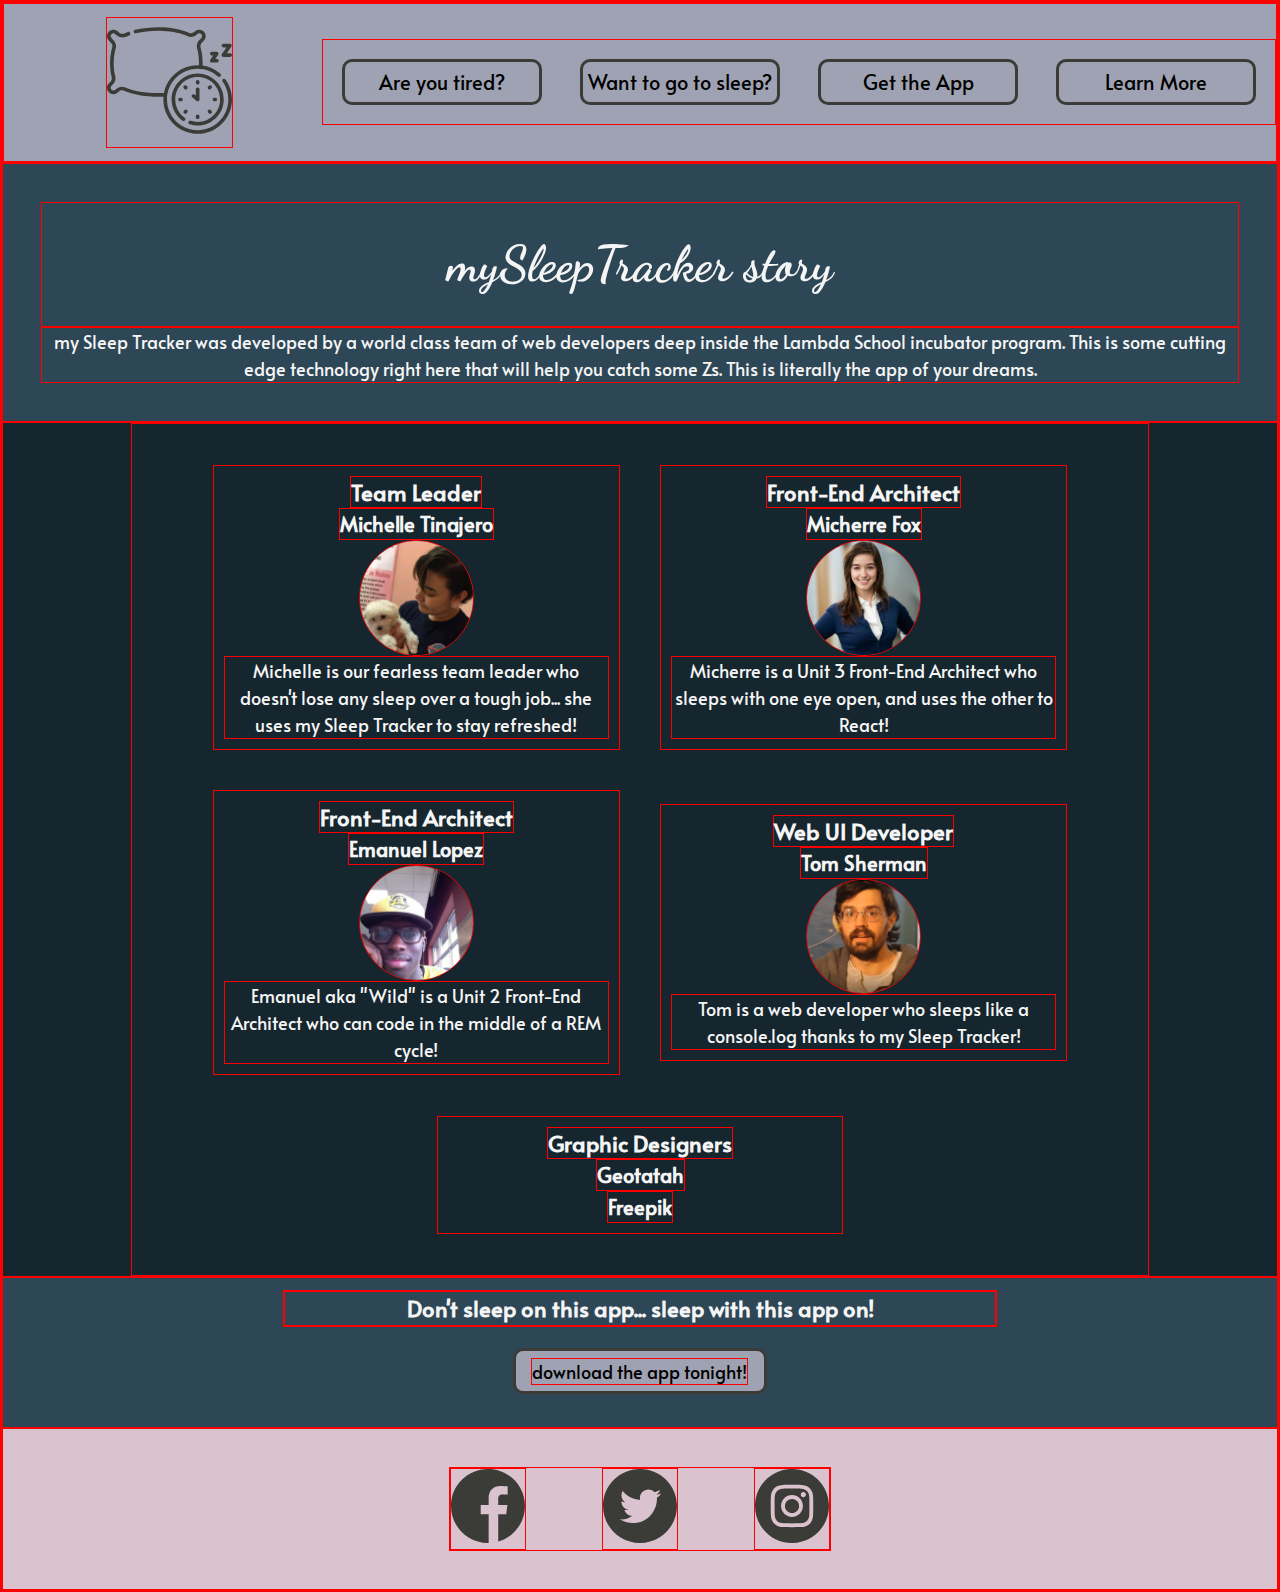
==== about.html @ 649327df "about edits" ====
<!DOCTYPE html>
<html lang="en">
<head>
    <link rel="stylesheet" href="styles.css">
    <meta charset="UTF-8">
    <meta name="viewport" content="width=device-width, initial-scale=1.0">
    <title>Get to sleep, stay asleep</title>
    <link href="https://fonts.googleapis.com/css2?family=Alata&family=Dancing+Script&display=swap" rel="stylesheet">
</head>
<body>
    <header>
        <nav>
            <div class = "logo">
                <img src="/images/pillow clock.svg" alt="point 3 icon" class="filter_smoke"> 
            </div>
             <div class = "links">
                 <a href="index.html#tired">Are you tired?</a>
                 <a href="index.html#sleep">Want to go to sleep?</a>
                 <a href="about.html#app">Get the App</a>            
                <a href="about.html">Learn More</a>
             </div>
            
        </nav>
     </header>
     <section class="learn_more">
     <h1>mySleepTracker story</h1>
        <p>my Sleep Tracker was developed by a world class team of web developers deep inside the Lambda School incubator program. This is some cutting edge technology right here that will help you catch some Zs. This is literally the app of your dreams.
        </p>
    </section>
        <section class = "team_descript">
     
     <div class="about">
         
        <div class="team">
        <h2>Team Leader</h2>
        <h3>Michelle Tinajero</h3>
        <img src="images/michelle biopic.png" alt="Michelle pic">
        <p>Michelle is our fearless team leader who doesn't lose any sleep over a tough job... she uses my Sleep Tracker to stay refreshed!</p>
    </div>

       <div class="team">
            <h2>Front-End Architect</h2>
            <h3>Micherre Fox</h3>
            <img src="images/micherre biop.jpg" alt="Micherre pic">
            <p>Micherre is a Unit 3 Front-End Architect who sleeps with one eye open, and uses the other to React!</p>
       </div>

        <div class="team">
            <h2>Front-End Architect</h2>
            <h3>Emanuel Lopez</h3>
            <img src="images/wild biopic.jpg" alt="Wild pic">
            <p>Emanuel aka "Wild" is a Unit 2 Front-End Architect who can code in the middle of a REM cycle!</p>
        </div>

        <div class="team">
            <h2>Web UI Developer</h2>
            <h3>Tom Sherman</h3>
            <img src="images/tom biopic.png" alt="Tom pic">
            <p>Tom is a web developer who sleeps like a console.log thanks to my Sleep Tracker!</p>
        </div>

        <div class="team">
            <h2>Graphic Designers</h2>
            <h3>Geotatah</h3>
            <h3>Freepik</h3>
        </div>
</div>
</section>
<section class ="sect3" id="app">

    <div class = "callAction">
        <h2>Don't sleep on this app... sleep with this app on! </h2></div>
        <div class = "app_button">
            <a href="">download the app tonight!</a>
            </div>    

</section>
     </section>
     <footer>
        <div class="social">
            <a href="http://facebook.com"><img src="images/facebook.svg" alt="facebook icon" class="filter_smoke"> </a>  
            <a href="http://twitter.com"><img src="images/twitter.svg" alt="twitter icon" class="filter_smoke"> </a>  
            <a href="http://instagram.com"><img src="images/instagram.svg" alt="instagram icon" class="filter_smoke"></a>

       </div> 
 </footer>
</body>
</html>
---- styles.css ----
*{
    box-sizing: border-box;
    padding: 0;
    margin: 0;
    max-width: 100%;
    font-size: 62.5%;
    border: 1px solid red;
}

body{
    font-size: 5rem;
    font-family: 'Alata', sans-serif;
    line-height: 1.5;
}

h1{
    font-size: 5rem;
    padding: 2%;
    text-align: center;
    font-family: 'Dancing Script', cursive;
}
h2{
    font-size: 2.2rem;
    text-align: center;

}

h3{
    font-size: 2rem;
}
p{
    font-size: 1.8rem;
    text-align: center;
}

header{
    background-color: #9fa2b2;
}

header nav{
    display: flex;
    justify-content: space-between;
    align-items: center;
    padding: 0;

}

.links{
    width: 75%;
    margin-right: 0%;
    display: flex;
    justify-content: space-between;
    color: #3b3b38;

}



.links a{
    width: 25%;
    margin:2%;
    font-size: 2rem;
    text-align: center;
    line-height: 2;
    border: 3px solid #3b3b38;
    border-radius: 10px;
}

a{
    text-decoration: none;
    color: black;
    font-size: 1.8rem;
}

a:hover{
    background-color: whitesmoke;
}

.logo{
    width: 10%;
    margin: 1%;
    background-image: url('imaage/sleep.svg');
    margin-left: 8%;
}

.sect1{
    background-color: #2e4756;
    color: whitesmoke;
    display: flex;
    padding: 1%;
}

.first_img{
    width: 50%;
}

.title{
    width: 60%;
    display: flex;
    flex-direction: column;
    justify-content: center;
}

.sect2{
    background-color: #16262e;
    color: whitesmoke;
    display: flex;
    flex-wrap: wrap;
    align-items: center;
    padding: 1% 20%
}

.filter_white{
    filter: invert(100%) sepia(1%) saturate(49%) hue-rotate(206deg) brightness(116%) contrast(92%);
    border: none;
}

.filter_smoke{
    filter: invert(18%) sepia(12%) saturate(222%) hue-rotate(21deg) brightness(93%) contrast(82%);
    border: none;
}

.sect2 p{
    margin: 0 15%;
}

.icon{
    width: 25%;
    padding: 2%;
}

.point{
    width: 75%;
}
.sect3{
    background-color: #2e4756;
    color: whitesmoke;
    display: flex;
    flex-direction: column;
    align-items: center;
    padding: 1% 10%;
}

.callAction{
    width: 70%;
}

.app_button{
    background-color: #9fa2b2;
    width: 25%;
    margin:2%;
    font-size: 2rem;
    text-align: center;
    line-height: 2;
    border: 3px solid #3b3b38;
    border-radius: 10px;
}
.app_button:hover{
    background-color: whitesmoke;
}

footer{
    background-color: #dbc2cf;
    display: flex;
    justify-content: center;
    padding: 3% 20%;
}
.social{
    width: 50%;
    display: flex;
    justify-content: space-between;
    align-items: center;
}
.social a{
    width: 20%;
}

.learn_more{
    background-color: #2e4756;

    color: whitesmoke;
    padding: 3%
}

.team_descript{
    padding: 0 10%;
    color: whitesmoke;
    background-color: #16262e;

}

.about{
    display: flex;
    flex-wrap: wrap;
    justify-content: center;
    align-items: center;
    background-color: #16262e;
    color: whitesmoke;   
    padding: 2% 0; 
}

.team{
    width: 40%;
    display: flex;
    flex-direction: column;
    align-items: center;
 
    margin: 2%;
    padding: 1%;
}

.team h2{
    line-height: normal;
}

.team img{
    border-radius: 50%;
    width: 30%;
}

/* tablet */
@media(max-width:800px){
    .sect3{
        padding: 1% 9%;
    }   
}

/* smartphone */
@media(max-width:500px){
    header nav{
        display: flex;
        flex-direction: column;
        align-items: center;
    }
    .logo{
        margin: 3% 0;
        width: 25%;
    }
    .links{
        display: flex;
        flex-direction: column;
        align-items: center;
        margin: 1%;
    }

    .links a{
        width: 75%;
    }

    .sect1{
        display: flex;
        flex-direction: column;
        align-items: center;
    }
    .title{
        width: 75%;
    }
    .sect2{
        display: flex;
        flex-direction: column;
        align-items: center;
        padding: 1% 5%;
    }
    .point{
        width: 90%;
    }
    .social{
        width: 50%;
        display: flex;
        flex-direction: row;
        justify-content: space-evenly;
        padding: 1%;
    }
    footer{
        padding: 3% 10%;
    }

    .about{
        width: 80%
        display: flex;
        flex-wrap: column;
        justify-content: space-evenly;
        align-items: center;
          
        padding: 2% 0; 
    }

    .about p{
        width: 75%;
    }
    .team{
        width: 100%;
        display: flex;
        flex-direction: column;
        align-items: center;
    }

    .team p{
        width: 80%;
    }

    .app_button{
        width: 75%;
    }
}
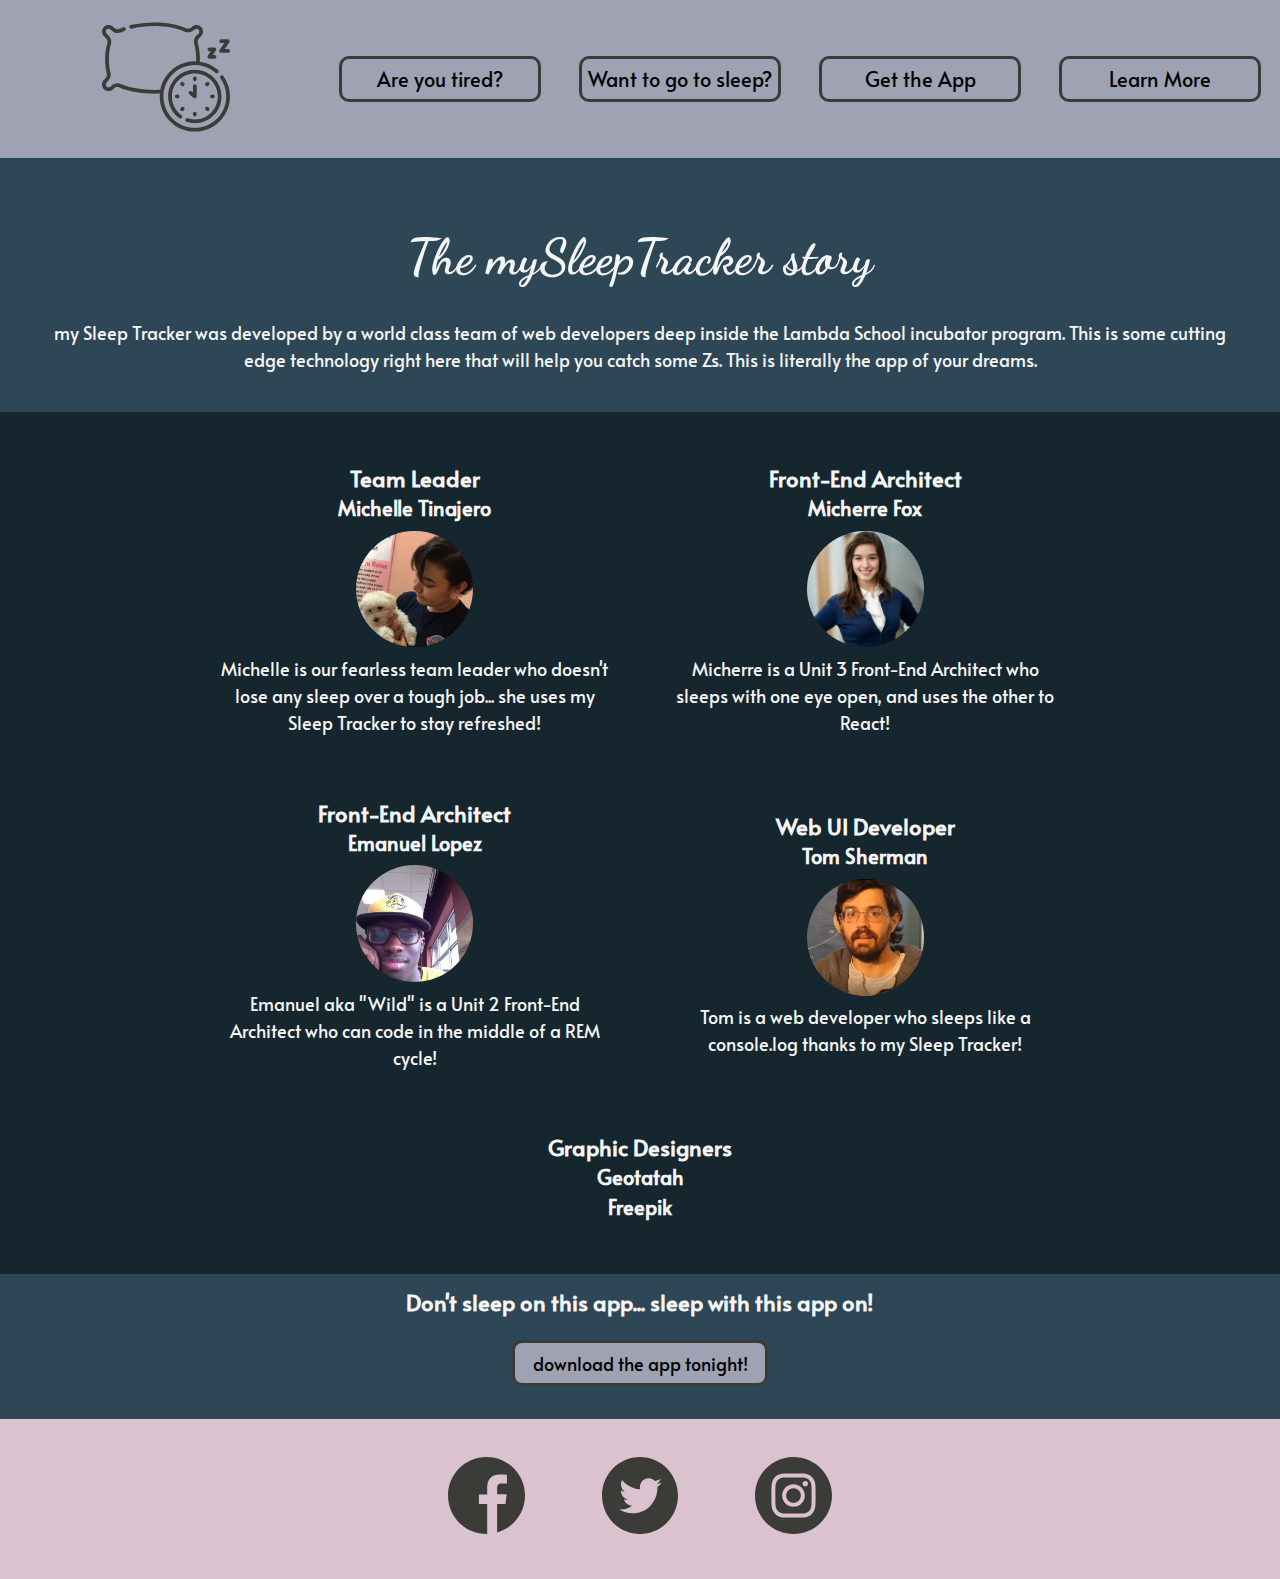
==== commit 2e2b9dcb: "clean up styles" ====
--- a/about.html
+++ b/about.html
@@ -23,7 +23,7 @@
         </nav>
      </header>
      <section class="learn_more">
-     <h1>mySleepTracker story</h1>
+     <h1>The mySleepTracker story</h1>
         <p>my Sleep Tracker was developed by a world class team of web developers deep inside the Lambda School incubator program. This is some cutting edge technology right here that will help you catch some Zs. This is literally the app of your dreams.
         </p>
     </section>
--- a/styles.css
+++ b/styles.css
@@ -4,7 +4,7 @@
     margin: 0;
     max-width: 100%;
     font-size: 62.5%;
-    border: 1px solid red;
+    /* border: 1px solid red; */
 }
 
 body{
@@ -175,6 +175,10 @@
     width: 20%;
 }
 
+.social a:hover {
+    border-radius: 50%;
+}
+
 .learn_more{
     background-color: #2e4756;
 
@@ -216,6 +220,7 @@
 .team img{
     border-radius: 50%;
     width: 30%;
+    margin: 2% 0;
 }
 
 /* tablet */
@@ -276,7 +281,7 @@
     }
 
     .about{
-        width: 80%
+        width: 80%;
         display: flex;
         flex-wrap: column;
         justify-content: space-evenly;
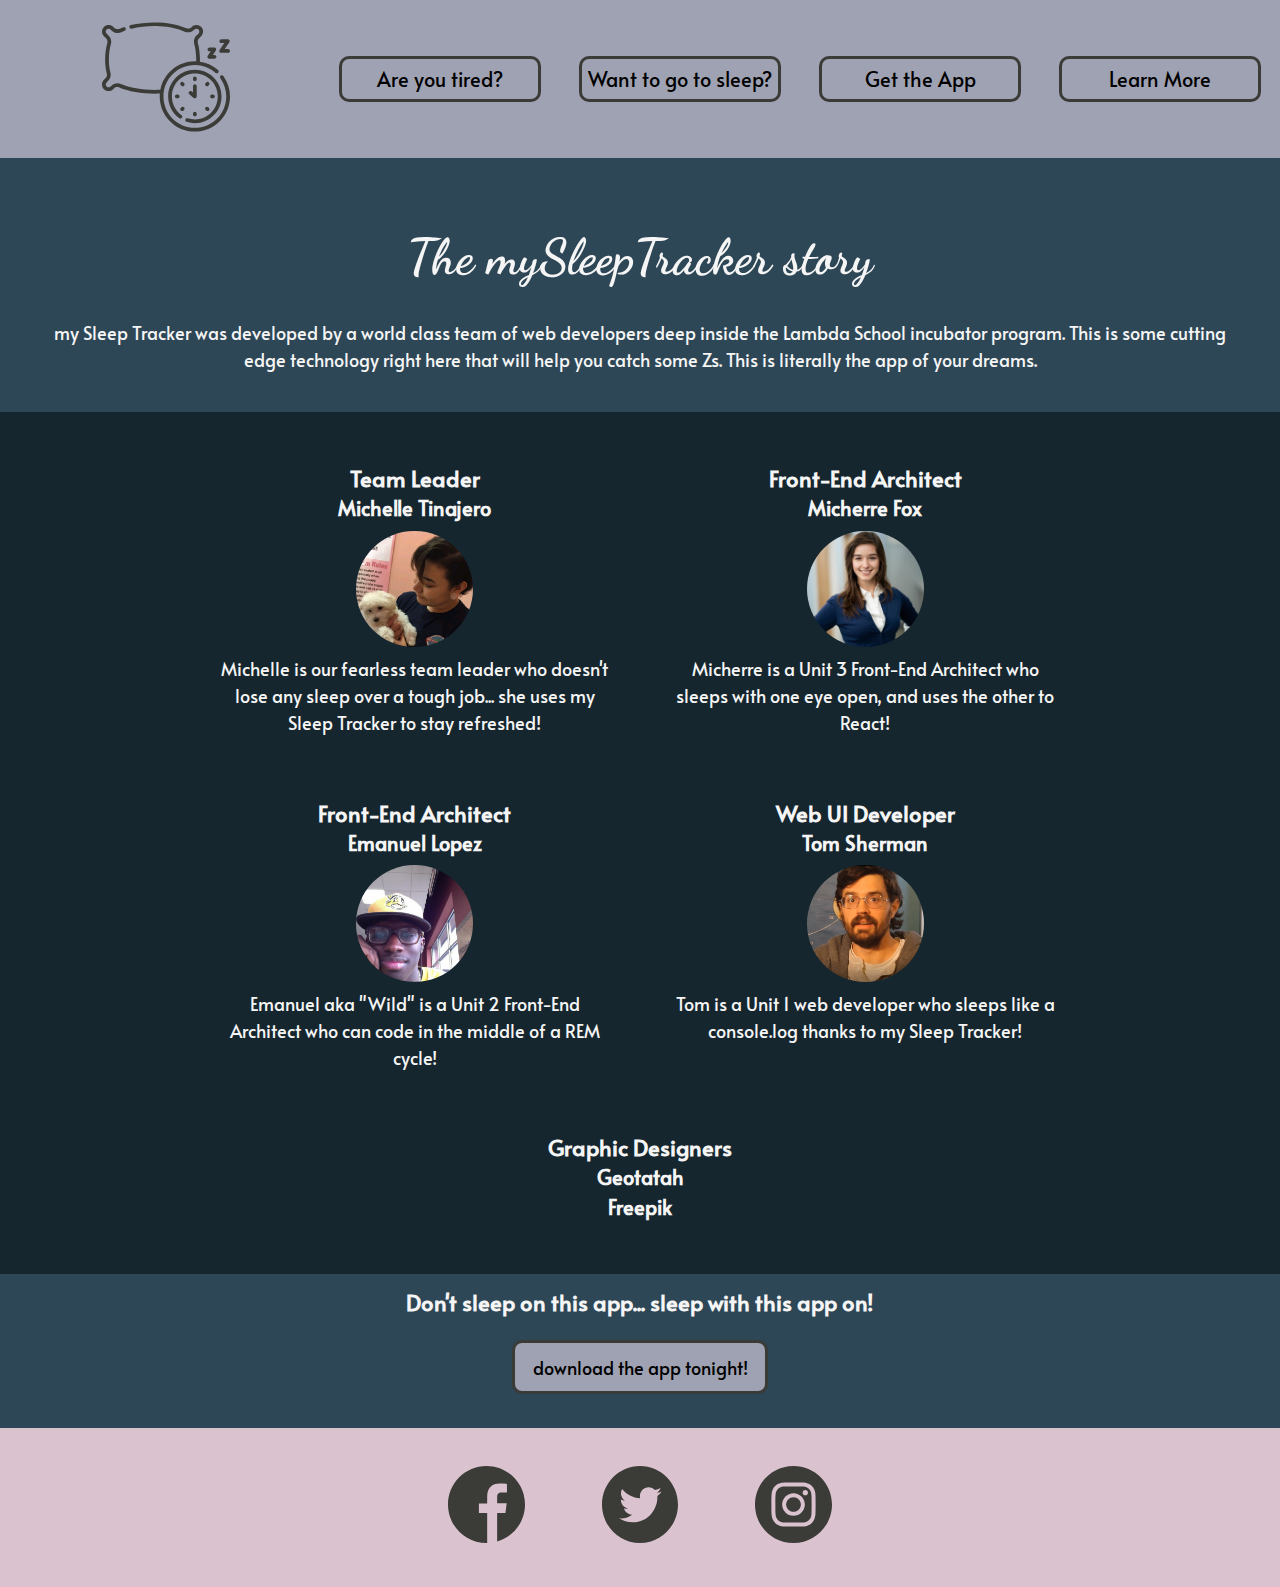
==== commit 33b88933: "responsive at 1024, 800, 500" ====
--- a/about.html
+++ b/about.html
@@ -56,12 +56,12 @@
             <h2>Web UI Developer</h2>
             <h3>Tom Sherman</h3>
             <img src="images/tom biopic.png" alt="Tom pic">
-            <p>Tom is a web developer who sleeps like a console.log thanks to my Sleep Tracker!</p>
+            <p>Tom is a Unit 1 web developer who sleeps like a console.log thanks to my Sleep Tracker!</p>
         </div>
 
         <div class="team">
             <h2>Graphic Designers</h2>
-            <h3>Geotatah</h3>
+            <h3>Geotatah </h3>
             <h3>Freepik</h3>
         </div>
 </div>
--- a/styles.css
+++ b/styles.css
@@ -41,8 +41,6 @@
     display: flex;
     justify-content: space-between;
     align-items: center;
-    padding: 0;
-
 }
 
 .links{
@@ -83,6 +81,7 @@
     margin-left: 8%;
 }
 
+/*this is section 1 "intro" id = #tired*/
 .sect1{
     background-color: #2e4756;
     color: whitesmoke;
@@ -100,7 +99,7 @@
     flex-direction: column;
     justify-content: center;
 }
-
+/* this is section 2 "icons & points" id = #sleep*/
 .sect2{
     background-color: #16262e;
     color: whitesmoke;
@@ -120,6 +119,10 @@
     border: none;
 }
 
+.sect2 h2{
+    line-height: 2;
+}
+
 .sect2 p{
     margin: 0 15%;
 }
@@ -131,6 +134,8 @@
 
 .point{
     width: 75%;
+    padding-bottom: 3%;
+    border-block-end: 1px solid whitesmoke;
 }
 .sect3{
     background-color: #2e4756;
@@ -151,9 +156,10 @@
     margin:2%;
     font-size: 2rem;
     text-align: center;
-    line-height: 2;
+    line-height: normal;
     border: 3px solid #3b3b38;
     border-radius: 10px;
+    padding: 1%;
 }
 .app_button:hover{
     background-color: whitesmoke;
@@ -197,7 +203,7 @@
     display: flex;
     flex-wrap: wrap;
     justify-content: center;
-    align-items: center;
+    align-items: flex-start;
     background-color: #16262e;
     color: whitesmoke;   
     padding: 2% 0; 
@@ -223,11 +229,32 @@
     margin: 2% 0;
 }
 
+/* 1208 width */
+@media(max-width:1224px){
+    .links a{
+        font-size: 1.8rem;
+        line-height: normal;
+        display: flex;
+        justify-content: center;
+        align-items: center;
+        padding: 1%;
+    }
+}
+
 /* tablet */
 @media(max-width:800px){
     .sect3{
         padding: 1% 9%;
-    }   
+    }  
+    .links a{
+        line-height: normal;
+        display: flex;
+        justify-content: center;
+        align-items: center;
+    } 
+    .callAction{
+        width: 45%;
+    }
 }
 
 /* smartphone */
@@ -280,8 +307,12 @@
         padding: 3% 10%;
     }
 
+    .learn_more h1{
+        font-size: 4.5rem;
+    }
+
     .about{
-        width: 80%;
+      
         display: flex;
         flex-wrap: column;
         justify-content: space-evenly;
@@ -307,4 +338,7 @@
     .app_button{
         width: 75%;
     }
+    .callAction{
+        width: 70%;
+    }
 }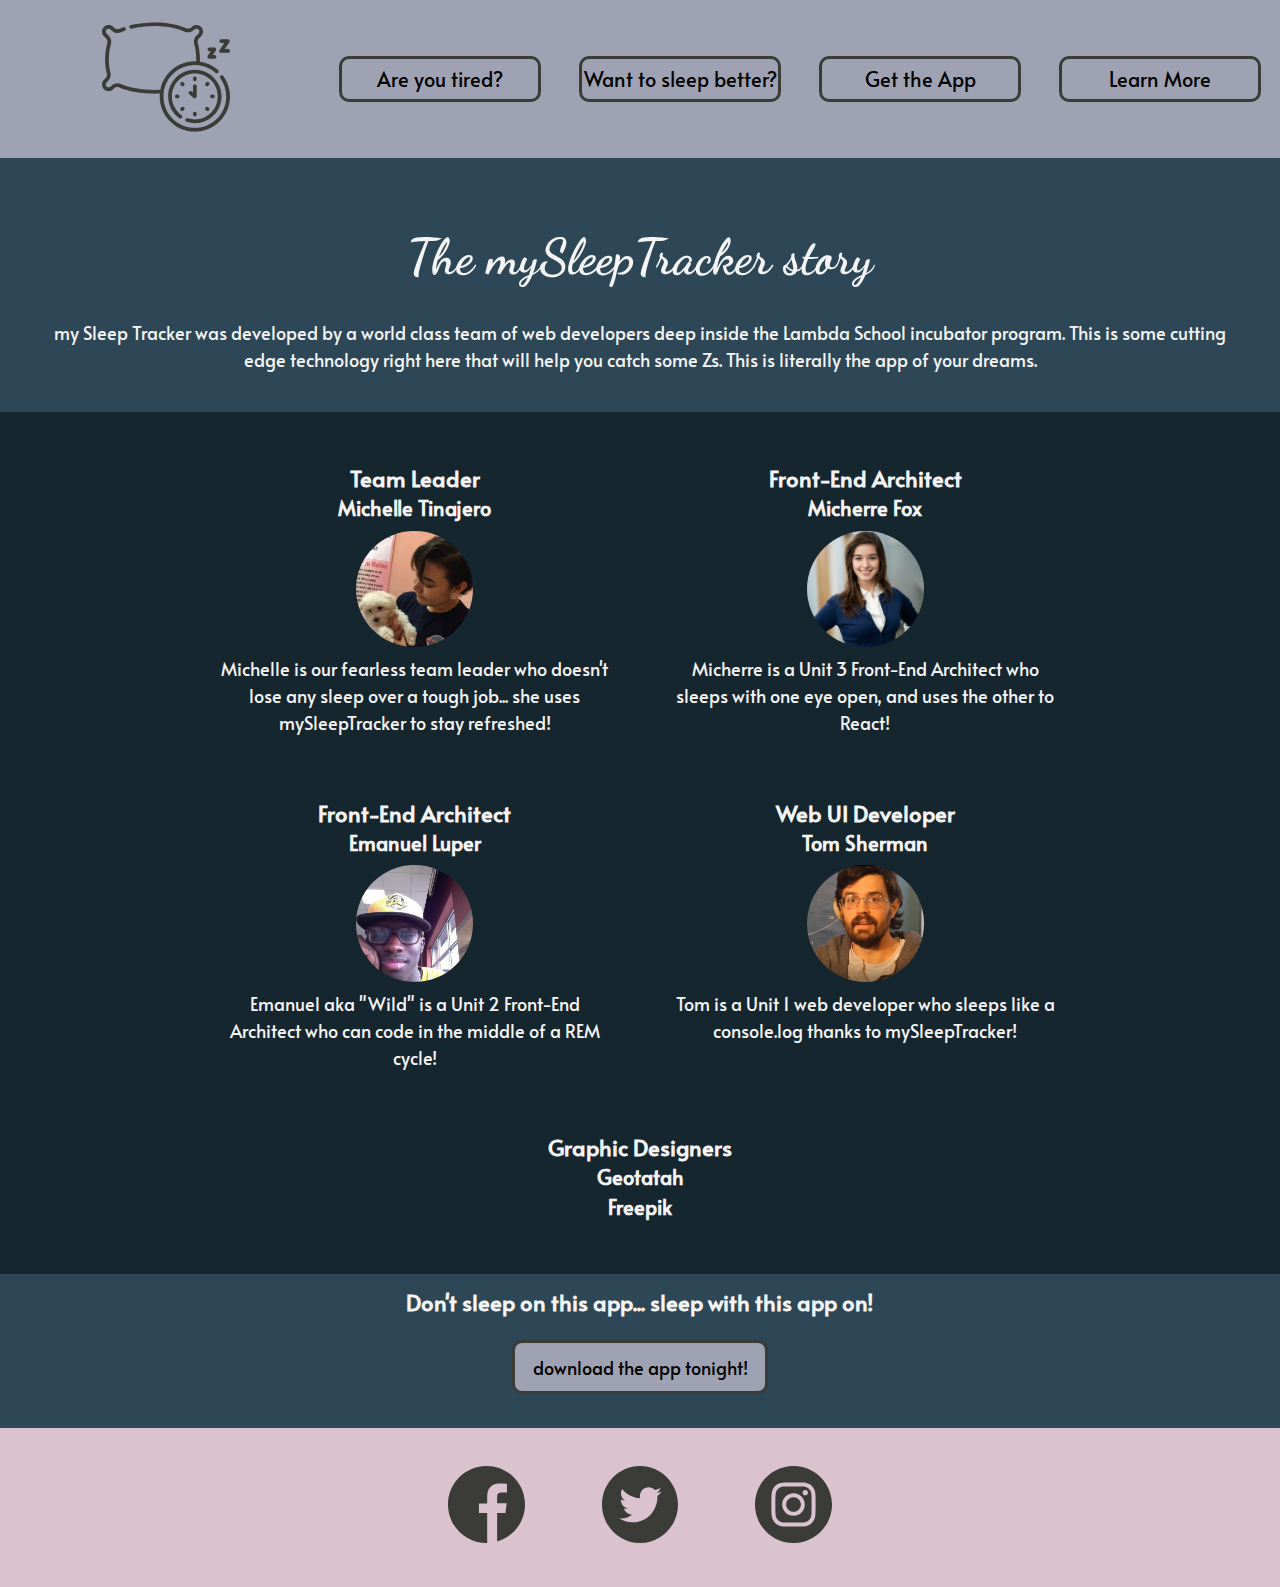
==== commit 7fe3efc1: "marketing copy" ====
--- a/about.html
+++ b/about.html
@@ -15,7 +15,7 @@
             </div>
              <div class = "links">
                  <a href="index.html#tired">Are you tired?</a>
-                 <a href="index.html#sleep">Want to go to sleep?</a>
+                 <a href="index.html#sleep">Want to sleep better?</a>
                  <a href="about.html#app">Get the App</a>            
                 <a href="about.html">Learn More</a>
              </div>
@@ -35,7 +35,7 @@
         <h2>Team Leader</h2>
         <h3>Michelle Tinajero</h3>
         <img src="images/michelle biopic.png" alt="Michelle pic">
-        <p>Michelle is our fearless team leader who doesn't lose any sleep over a tough job... she uses my Sleep Tracker to stay refreshed!</p>
+        <p>Michelle is our fearless team leader who doesn't lose any sleep over a tough job... she uses mySleepTracker to stay refreshed!</p>
     </div>
 
        <div class="team">
@@ -47,7 +47,7 @@
 
         <div class="team">
             <h2>Front-End Architect</h2>
-            <h3>Emanuel Lopez</h3>
+            <h3>Emanuel Luper</h3>
             <img src="images/wild biopic.jpg" alt="Wild pic">
             <p>Emanuel aka "Wild" is a Unit 2 Front-End Architect who can code in the middle of a REM cycle!</p>
         </div>
@@ -56,7 +56,7 @@
             <h2>Web UI Developer</h2>
             <h3>Tom Sherman</h3>
             <img src="images/tom biopic.png" alt="Tom pic">
-            <p>Tom is a Unit 1 web developer who sleeps like a console.log thanks to my Sleep Tracker!</p>
+            <p>Tom is a Unit 1 web developer who sleeps like a console.log thanks to mySleepTracker!</p>
         </div>
 
         <div class="team">
--- a/styles.css
+++ b/styles.css
@@ -106,7 +106,7 @@
     display: flex;
     flex-wrap: wrap;
     align-items: center;
-    padding: 1% 20%
+    padding: 1% 10%
 }
 
 .filter_white{
@@ -291,10 +291,17 @@
         display: flex;
         flex-direction: column;
         align-items: center;
-        padding: 1% 5%;
+        padding: 1% 0;
+    }
+    .sect2 .icon{
+        margin-top: 5%;
+    }
+    
+    .sect2 p{
+        margin: 2% 10%;
     }
     .point{
-        width: 90%;
+        width: 100%;
     }
     .social{
         width: 50%;
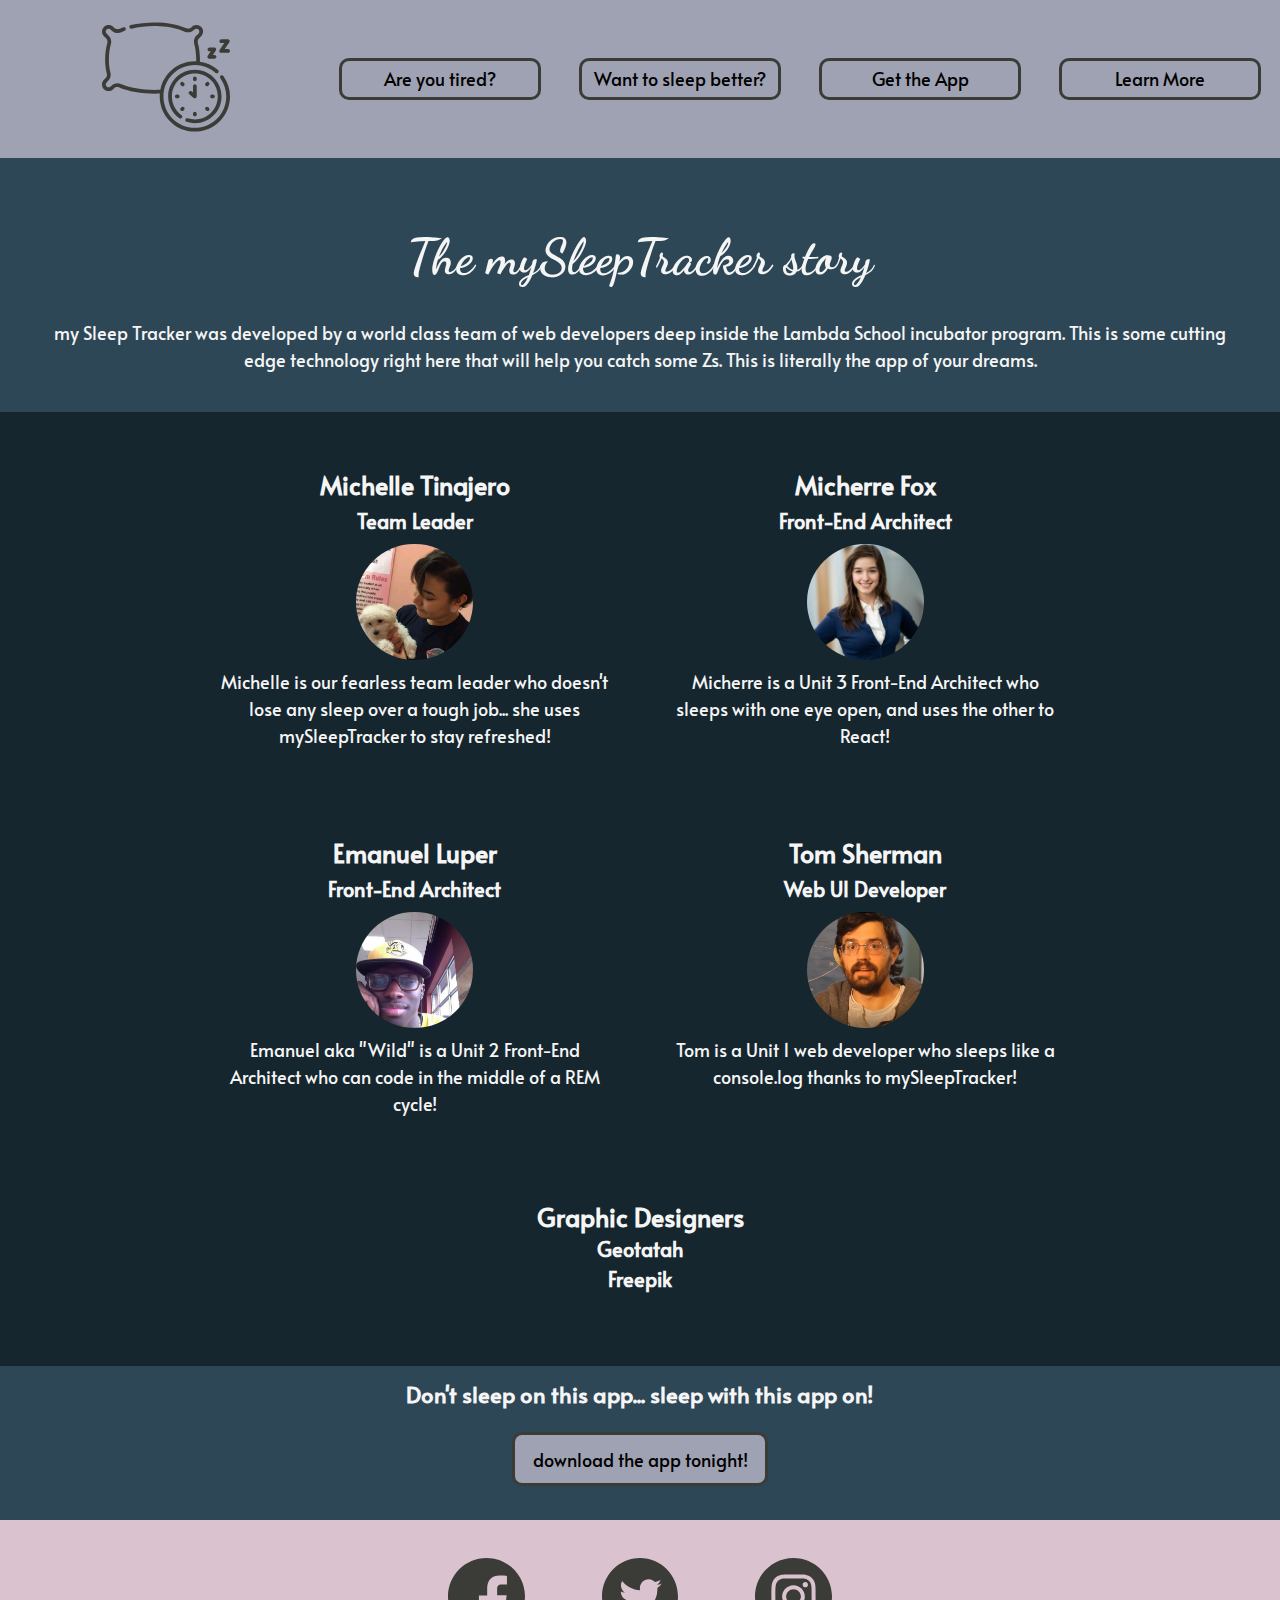
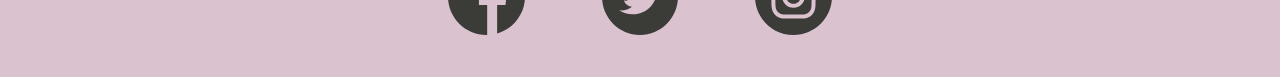
==== commit 906b2814: "added github links and enlarge names" ====
--- a/about.html
+++ b/about.html
@@ -32,29 +32,29 @@
      <div class="about">
          
         <div class="team">
-        <h2>Team Leader</h2>
-        <h3>Michelle Tinajero</h3>
+        <a href="https://github.com/ElleTinajero" alt = "Michelle Github" class="bio"><h2>Michelle Tinajero</h2></a>
+        <h3>Team Leader</h3>
         <img src="images/michelle biopic.png" alt="Michelle pic">
         <p>Michelle is our fearless team leader who doesn't lose any sleep over a tough job... she uses mySleepTracker to stay refreshed!</p>
     </div>
 
        <div class="team">
-            <h2>Front-End Architect</h2>
-            <h3>Micherre Fox</h3>
+            <a href="https://github.com/micherre" alt = "Micherre Github" class="bio"><h2>Micherre Fox</h2></a>
+            <h3>Front-End Architect</h3>
             <img src="images/micherre biop.jpg" alt="Micherre pic">
             <p>Micherre is a Unit 3 Front-End Architect who sleeps with one eye open, and uses the other to React!</p>
        </div>
 
         <div class="team">
-            <h2>Front-End Architect</h2>
-            <h3>Emanuel Luper</h3>
+            <a href="https://github.com/NomadkingWild" alt = "Wild Github" class="bio"><h2>Emanuel Luper</h2></a>
+            <h3>Front-End Architect</h3>
             <img src="images/wild biopic.jpg" alt="Wild pic">
             <p>Emanuel aka "Wild" is a Unit 2 Front-End Architect who can code in the middle of a REM cycle!</p>
         </div>
 
         <div class="team">
-            <h2>Web UI Developer</h2>
-            <h3>Tom Sherman</h3>
+            <a href="https://github.com/tompsherman" alt = "Tom Sherman Github" class="bio"><h2>Tom Sherman</h2></a>
+            <h3>Web UI Developer</h3>
             <img src="images/tom biopic.png" alt="Tom pic">
             <p>Tom is a Unit 1 web developer who sleeps like a console.log thanks to mySleepTracker!</p>
         </div>
--- a/styles.css
+++ b/styles.css
@@ -62,9 +62,6 @@
     line-height: 2;
     border: 3px solid #3b3b38;
     border-radius: 10px;
-}
-
-a{
     text-decoration: none;
     color: black;
     font-size: 1.8rem;
@@ -72,6 +69,8 @@
 
 a:hover{
     background-color: whitesmoke;
+    color: #3b3b38;
+    border-radius: 10px;
 }
 
 .logo{
@@ -105,7 +104,8 @@
     color: whitesmoke;
     display: flex;
     flex-wrap: wrap;
-    align-items: center;
+    justify-content: center;
+    align-items: top;
     padding: 1% 10%
 }
 
@@ -121,10 +121,11 @@
 
 .sect2 h2{
     line-height: 2;
+    margin-top: 5%;
 }
 
 .sect2 p{
-    margin: 0 15%;
+    margin: 5% 15%;
 }
 
 .icon{
@@ -161,6 +162,13 @@
     border-radius: 10px;
     padding: 1%;
 }
+
+.app_button a{
+    text-decoration: none;
+    color: black;
+    font-size: 1.8rem;
+}
+
 .app_button:hover{
     background-color: whitesmoke;
 }
@@ -215,12 +223,13 @@
     flex-direction: column;
     align-items: center;
  
-    margin: 2%;
+    margin: 2% 2% 4% 2%;
     padding: 1%;
 }
 
 .team h2{
     line-height: normal;
+    font-size: 2.5rem;
 }
 
 .team img{
@@ -229,8 +238,18 @@
     margin: 2% 0;
 }
 
+.team a{
+        text-decoration: none;
+        color: whitesmoke;
+        padding: 1%;
+    }
+
+.team a:hover{
+    color: #3b3b38;
+}
+
 /* 1208 width */
-@media(max-width:1224px){
+@media(max-width:1024px){
     .links a{
         font-size: 1.8rem;
         line-height: normal;
@@ -238,6 +257,9 @@
         justify-content: center;
         align-items: center;
         padding: 1%;
+    }
+    .sect2{
+        align-items: center;
     }
 }
 
@@ -284,8 +306,12 @@
         flex-direction: column;
         align-items: center;
     }
+   .first_img{
+       margin-top: 3%;
+   }
     .title{
         width: 75%;
+        margin-bottom: 3%;
     }
     .sect2{
         display: flex;
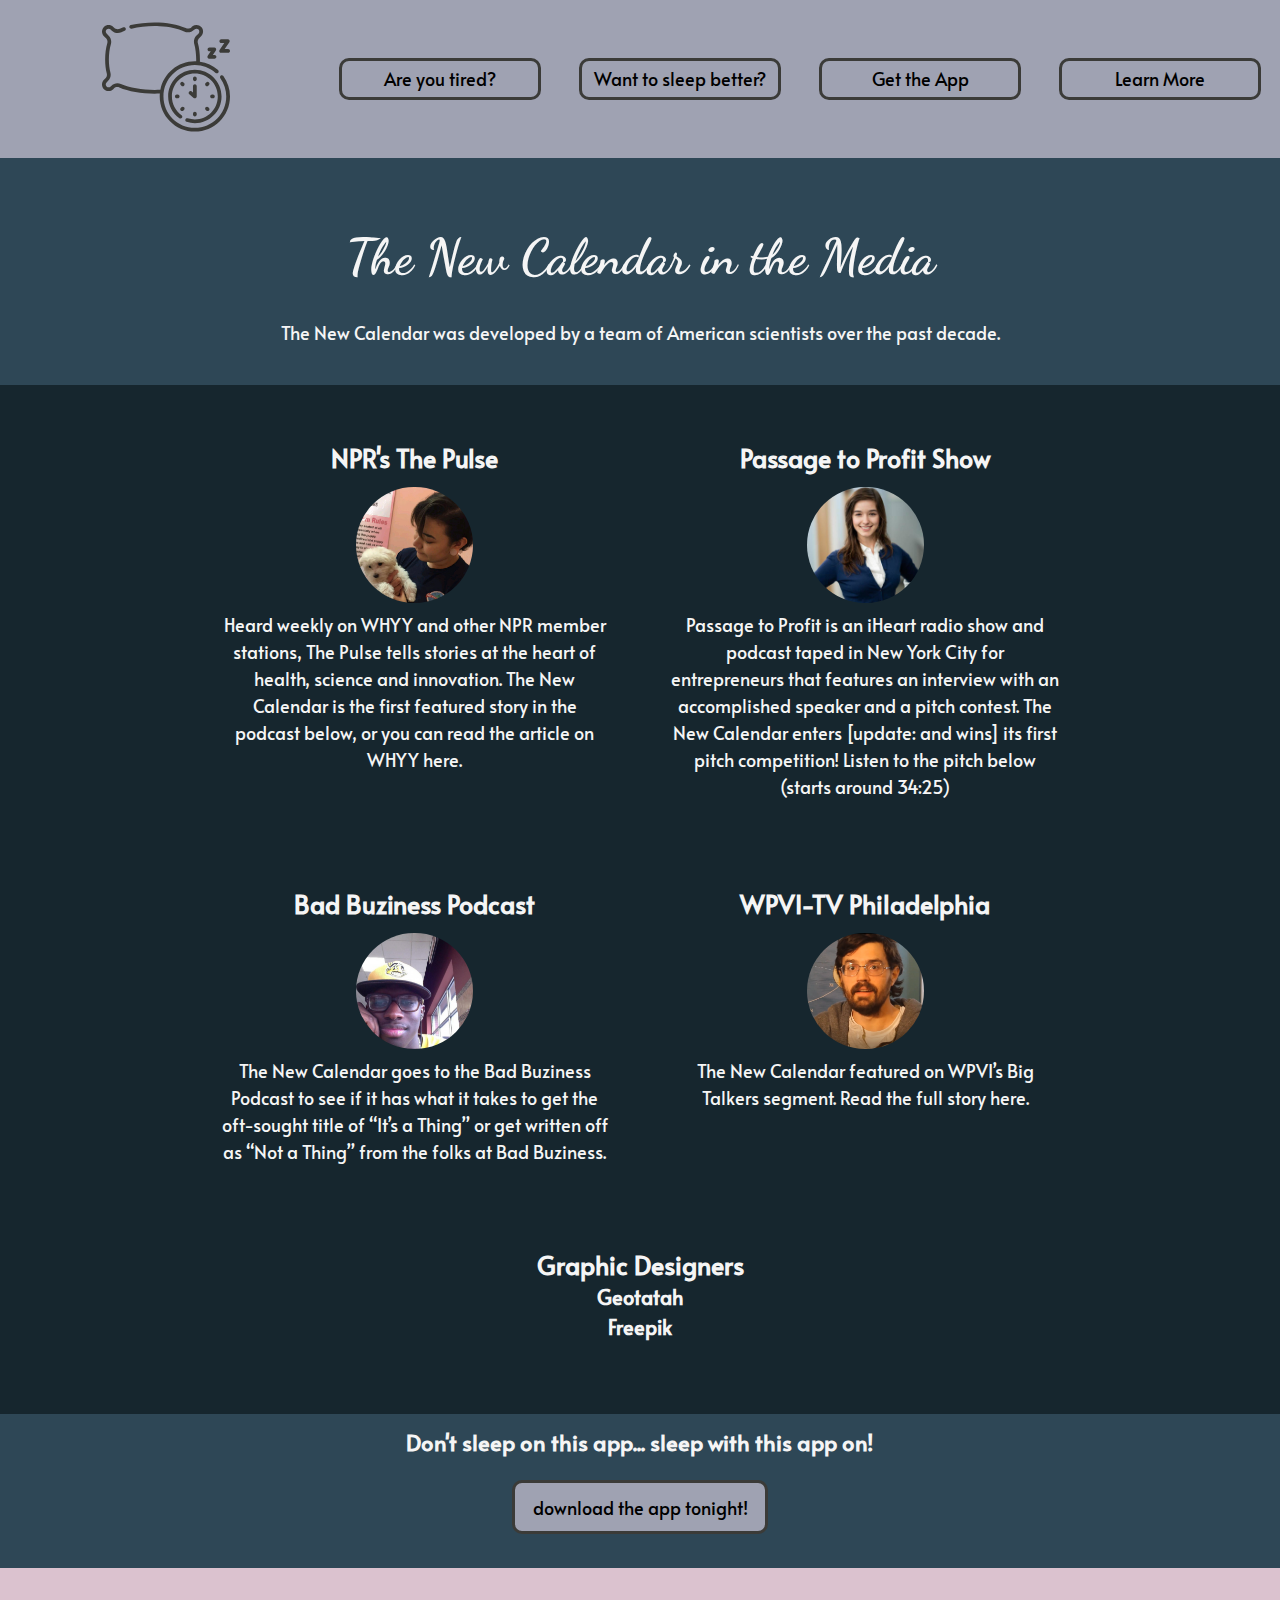
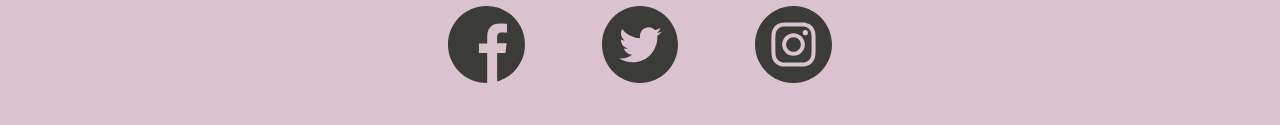
==== commit ac3b2f79: "newcal stopgap" ====
--- a/about.html
+++ b/about.html
@@ -4,7 +4,7 @@
     <link rel="stylesheet" href="styles.css">
     <meta charset="UTF-8">
     <meta name="viewport" content="width=device-width, initial-scale=1.0">
-    <title>Get to sleep, stay asleep</title>
+    <title>Turning dreams into data into better dreams</title>
     <link href="https://fonts.googleapis.com/css2?family=Alata&family=Dancing+Script&display=swap" rel="stylesheet">
 </head>
 <body>
@@ -23,8 +23,8 @@
         </nav>
      </header>
      <section class="learn_more">
-     <h1>The mySleepTracker story</h1>
-        <p>my Sleep Tracker was developed by a world class team of web developers deep inside the Lambda School incubator program. This is some cutting edge technology right here that will help you catch some Zs. This is literally the app of your dreams.
+     <h1>The New Calendar in the Media</h1>
+        <p>The New Calendar was developed by a team of American scientists over the past decade. 
         </p>
     </section>
         <section class = "team_descript">
@@ -32,31 +32,46 @@
      <div class="about">
          
         <div class="team">
-        <a href="https://github.com/ElleTinajero" alt = "Michelle Github" class="bio"><h2>Michelle Tinajero</h2></a>
-        <h3>Team Leader</h3>
+        <a 
+            href="https://whyy.org/segments/time-to-rip-up-the-calendar-how-about-5-seasons-9-days-in-a-week/" 
+            alt = "the New Calendar WHYY the Pulse" 
+            class="bio">
+            <h2>NPR's The Pulse</h2>
+        </a>
         <img src="images/michelle biopic.png" alt="Michelle pic">
-        <p>Michelle is our fearless team leader who doesn't lose any sleep over a tough job... she uses mySleepTracker to stay refreshed!</p>
+        <p>Heard weekly on WHYY and other NPR member stations, The Pulse tells stories at the heart of health, science and innovation.
+
+        The New Calendar is the first featured story in the podcast below, or you can read the article on WHYY here.</p>
     </div>
 
        <div class="team">
-            <a href="https://github.com/micherre" alt = "Micherre Github" class="bio"><h2>Micherre Fox</h2></a>
-            <h3>Front-End Architect</h3>
+            <a 
+                href="https://passagetoprofitshow.com/podcast/035-passage-to-profit-show-04-28-2019/" 
+                alt = "Micherre Github" 
+                class="bio">
+                <h2>Passage to Profit Show</h2>
+            </a>
             <img src="images/micherre biop.jpg" alt="Micherre pic">
-            <p>Micherre is a Unit 3 Front-End Architect who sleeps with one eye open, and uses the other to React!</p>
+            <p>Passage to Profit is an iHeart radio show and podcast taped in New York City for entrepreneurs that features an interview with an accomplished speaker and a pitch contest.
+
+                The New Calendar enters [update: and wins] its first pitch competition! Listen to the pitch below (starts around 34:25)</p>
        </div>
 
         <div class="team">
-            <a href="https://github.com/NomadkingWild" alt = "Wild Github" class="bio"><h2>Emanuel Luper</h2></a>
-            <h3>Front-End Architect</h3>
+            <a 
+                href="https://www.facebook.com/Bad-Buziness-Podcast-598900610537294/" 
+                alt = "Wild Github" 
+                class="bio">
+                <h2>Bad Buziness Podcast</h2>
+            </a>
             <img src="images/wild biopic.jpg" alt="Wild pic">
-            <p>Emanuel aka "Wild" is a Unit 2 Front-End Architect who can code in the middle of a REM cycle!</p>
+            <p>The New Calendar goes to the Bad Buziness Podcast to see if it has what it takes to get the oft-sought title of “It’s a Thing” or get written off as “Not a Thing” from the folks at Bad Buziness.</p>
         </div>
 
         <div class="team">
-            <a href="https://github.com/tompsherman" alt = "Tom Sherman Github" class="bio"><h2>Tom Sherman</h2></a>
-            <h3>Web UI Developer</h3>
+            <a href="https://6abc.com/weather/local-scientists-say-theyve-discovered-a-5th-season/5167360/?fbclid=IwAR3mcYiD2X3HBCWUrO8PbabBDzGB4QN9G-iZliTpLtDXCAPkW60FGUyE5qs" alt = "Tom Sherman Github" class="bio"><h2>WPVI-TV Philadelphia</h2></a>
             <img src="images/tom biopic.png" alt="Tom pic">
-            <p>Tom is a Unit 1 web developer who sleeps like a console.log thanks to mySleepTracker!</p>
+            <p>The New Calendar featured on WPVI’s Big Talkers segment. Read the full story here.</p>
         </div>
 
         <div class="team">
--- a/styles.css
+++ b/styles.css
@@ -222,7 +222,6 @@
     display: flex;
     flex-direction: column;
     align-items: center;
- 
     margin: 2% 2% 4% 2%;
     padding: 1%;
 }
